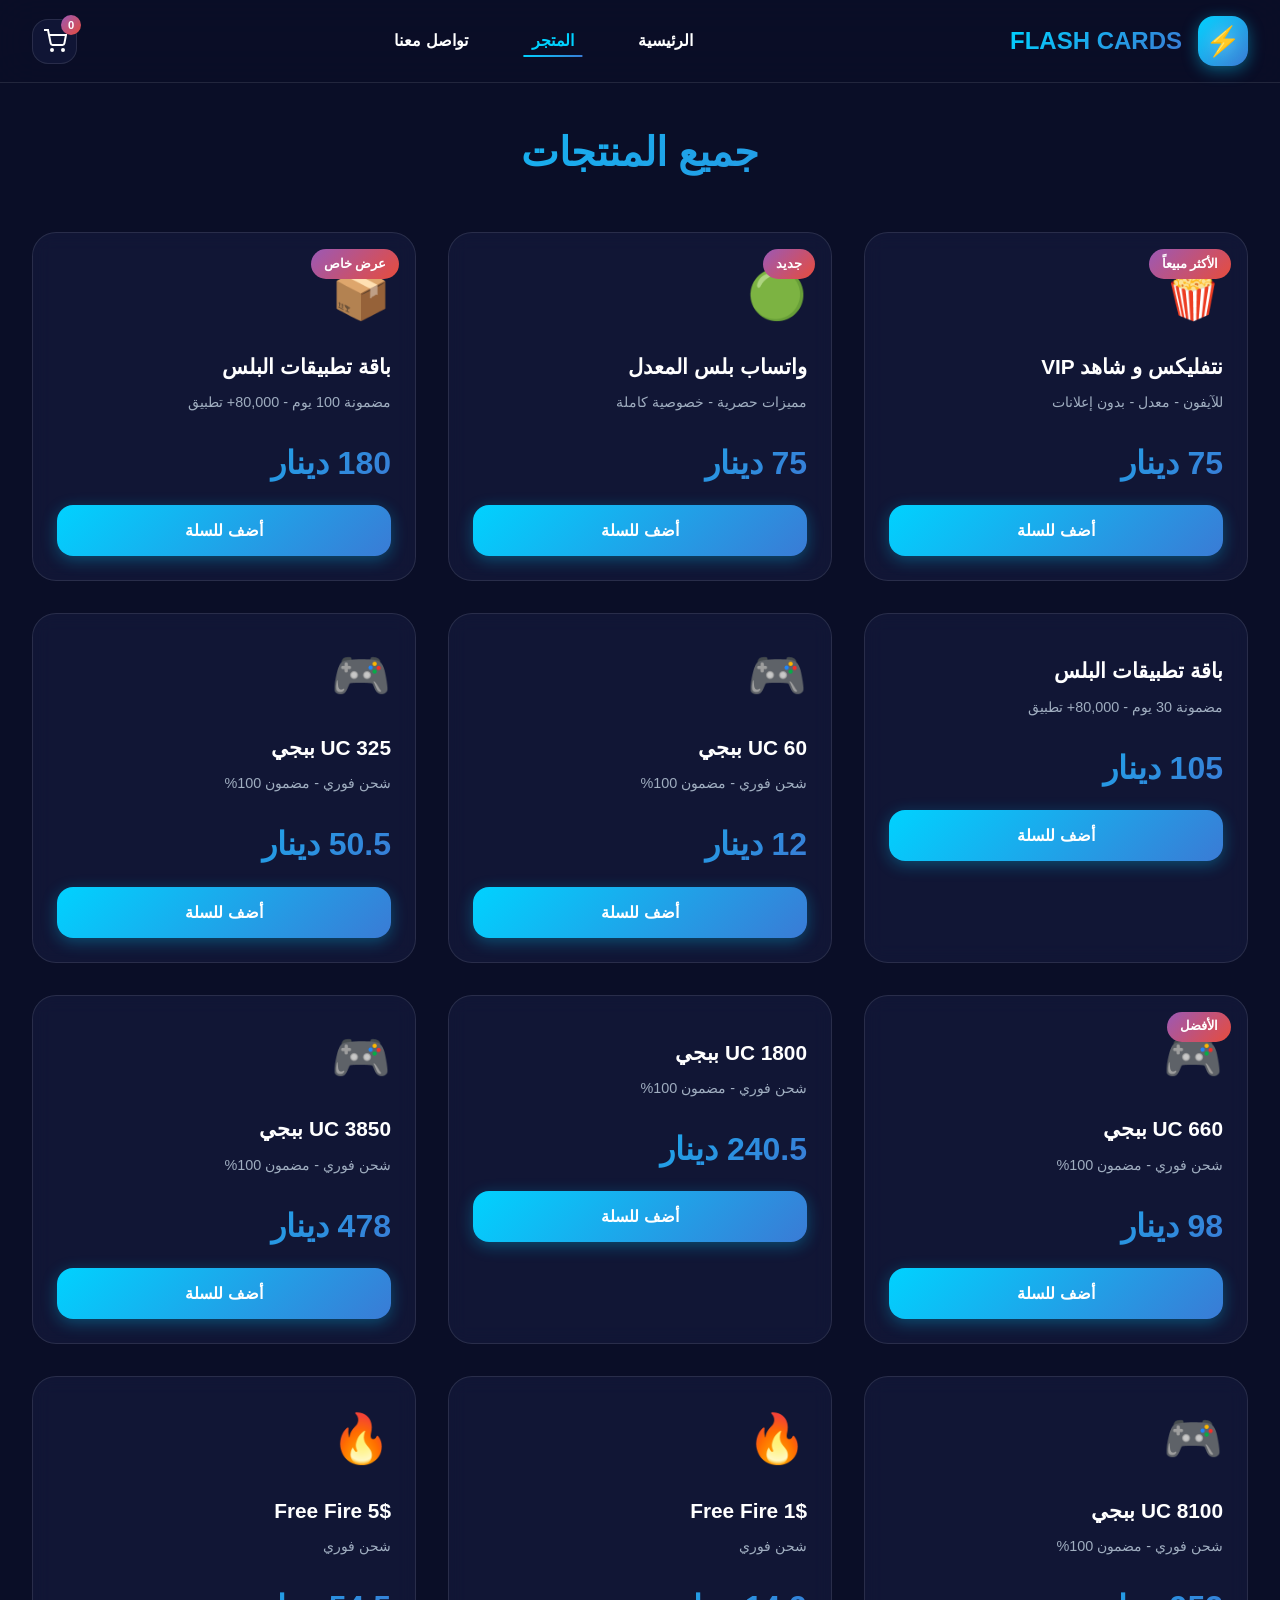
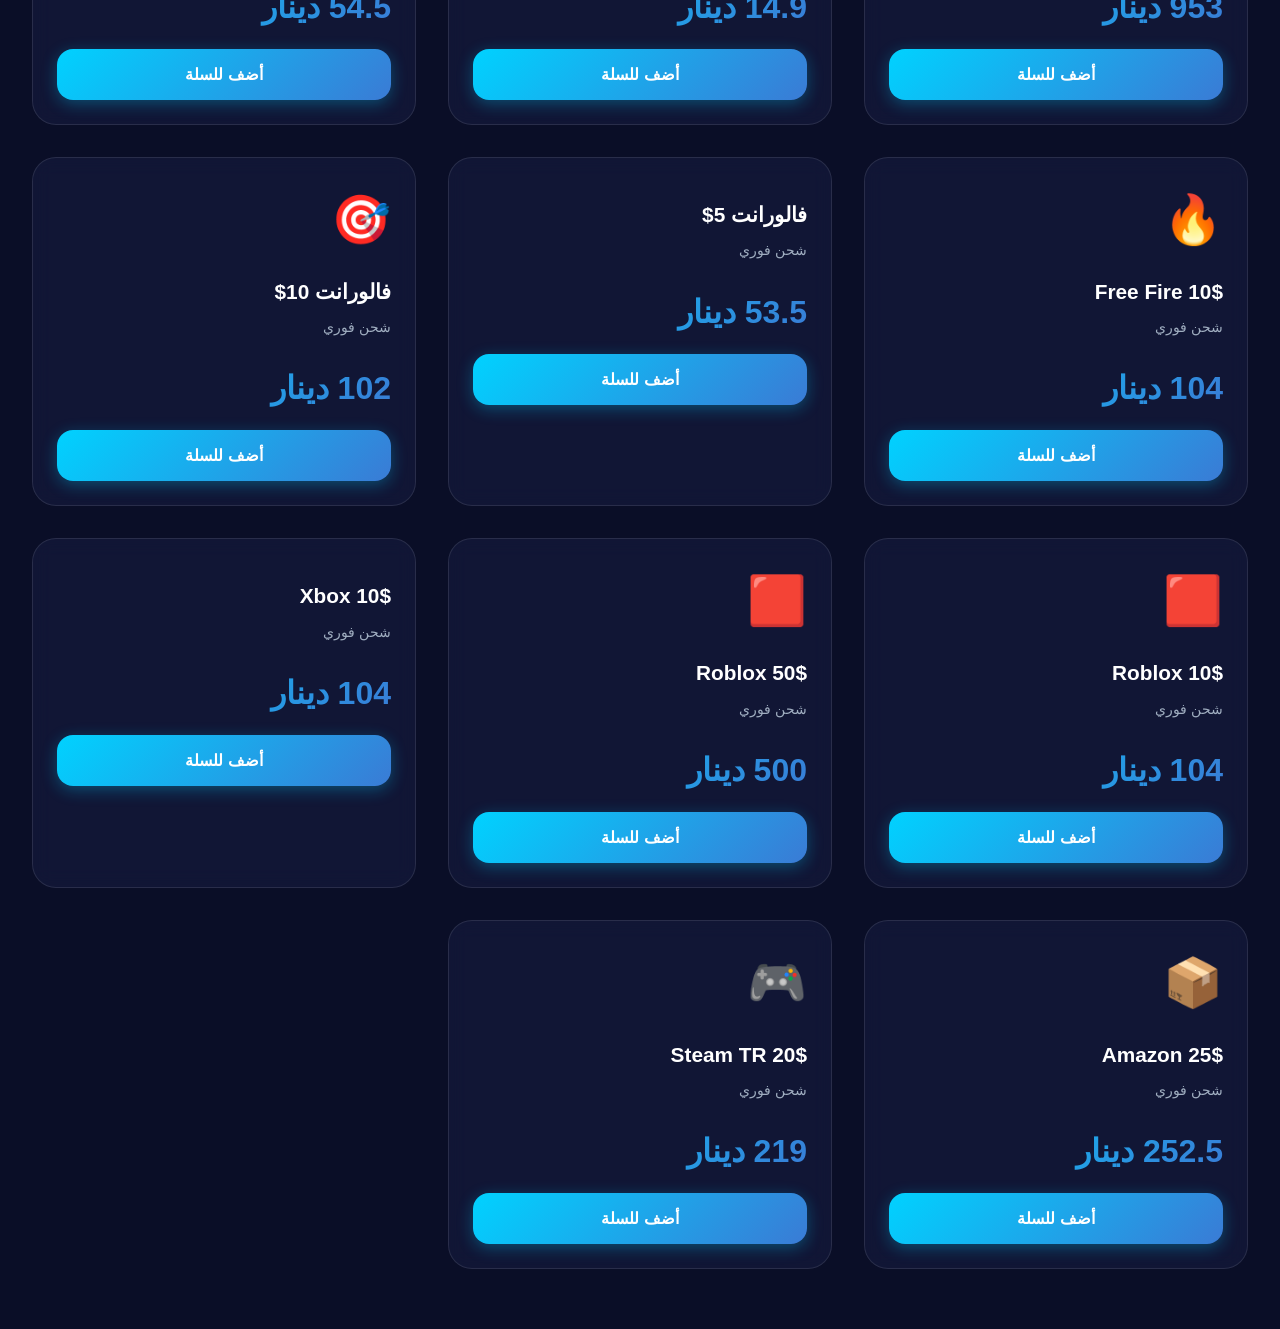
==== shop.html @ ee09786b "Add shop.html for product display and cart functionality" ====
<!DOCTYPE html>
<html lang="ar" dir="rtl">
<head>
    <meta charset="UTF-8">
    <meta name="viewport" content="width=device-width, initial-scale=1.0">
    <title>المتجر - FLASH CARDS</title>
    <link rel="stylesheet" href="css/main.css">
    <link rel="stylesheet" href="css/components.css">
</head>
<body>
    <nav class="navbar" id="navbar">
        <div class="nav-container">
            <div class="logo">
                <div class="logo-icon">
                    <span class="lightning">⚡</span>
                </div>
                <div class="logo-text">
                    <h1>FLASH CARDS</h1>
                </div>
            </div>
            
            <ul class="nav-menu" id="navMenu">
                <li><a href="index.html" class="nav-link">الرئيسية</a></li>
                <li><a href="shop.html" class="nav-link active">المتجر</a></li>
                <li><a href="contact.html" class="nav-link">تواصل معنا</a></li>
            </ul>

            <div class="nav-actions">
                <button class="cart-btn" id="cartBtn" onclick="openCart()">
                    <svg width="24" height="24" viewBox="0 0 24 24" fill="none" stroke="currentColor" stroke-width="2">
                        <circle cx="9" cy="21" r="1"></circle>
                        <circle cx="20" cy="21" r="1"></circle>
                        <path d="M1 1h4l2.68 13.39a2 2 0 0 0 2 1.61h9.72a2 2 0 0 0 2-1.61L23 6H6"></path>
                    </svg>
                    <span class="cart-count" id="cartCount">0</span>
                </button>
            </div>
        </div>
    </nav>

    <main style="padding: 120px 0 60px;">
        <div class="container">
            <h1 class="section-title">جميع المنتجات</h1>
            
            <div class="products-grid" id="allProducts">
                <!-- All products loaded by JavaScript -->
            </div>
        </div>
    </main>

    <!-- Cart Sidebar (same as index.html) -->
    <div class="cart-sidebar" id="cartSidebar">
        <div class="cart-overlay" onclick="closeCart()"></div>
        <div class="cart-content">
            <div class="cart-header">
                <h2>سلة المشتريات</h2>
                <button class="close-cart" onclick="closeCart()">✕</button>
            </div>
            <div class="cart-items" id="cartItems"></div>
            <div class="cart-footer">
                <div class="cart-total">
                    <span>الإجمالي:</span>
                    <span id="cartTotal">0 دينار</span>
                </div>
                <button class="btn btn-primary btn-full" onclick="checkout()">
                    إتمام الشراء
                </button>
            </div>
        </div>
    </div>

    <script src="js/app.js"></script>
    <script src="js/cart.js"></script>
    <script>
        // Load all products
        function loadAllProducts() {
            const container = document.getElementById('allProducts');
            if (!container) return;
            
            container.innerHTML = products.map(product => `
                <div class="product-card">
                    ${product.badge ? `<span class="product-badge">${product.badge}</span>` : ''}
                    <div class="product-icon">${product.icon}</div>
                    <h3 class="product-title">${product.name}</h3>
                    <p class="product-desc">${product.desc}</p>
                    <div class="product-price">${product.price} دينار</div>
                    <div class="product-actions">
                        <button class="btn btn-primary btn-full" onclick="addToCartById('${product.id}')">
                            أضف للسلة
                        </button>
                    </div>
                </div>
            `).join('');
        }
        
        document.addEventListener('DOMContentLoaded', loadAllProducts);
    </script>
</body>
</html>
---- css/main.css ----
/* ===== CSS VARIABLES ===== */
:root {
    --primary: #00d2ff;
    --primary-dark: #3a7bd5;
    --secondary: #9b59b6;
    --accent: #f39c12;
    --dark: #0a0e27;
    --dark-light: #1a1f3a;
    --dark-card: #151b3d;
    --text: #ffffff;
    --text-muted: #a0aec0;
    --success: #10b981;
    --gradient-1: linear-gradient(135deg, #00d2ff 0%, #3a7bd5 100%);
    --gradient-2: linear-gradient(135deg, #9b59b6 0%, #e74c3c 100%);
    --gradient-3: linear-gradient(135deg, #f39c12 0%, #e74c3c 100%);
    --glass-bg: rgba(21, 27, 61, 0.7);
    --glass-border: rgba(255, 255, 255, 0.1);
    --shadow-sm: 0 2px 8px rgba(0, 0, 0, 0.3);
    --shadow-md: 0 8px 24px rgba(0, 0, 0, 0.4);
    --shadow-lg: 0 16px 48px rgba(0, 0, 0, 0.5);
    --radius-sm: 8px;
    --radius-md: 16px;
    --radius-lg: 24px;
    --transition: all 0.3s cubic-bezier(0.4, 0, 0.2, 1);
}

/* ===== RESET & BASE ===== */
* {
    margin: 0;
    padding: 0;
    box-sizing: border-box;
}

html {
    scroll-behavior: smooth;
}

body {
    font-family: 'Cairo', sans-serif;
    background: var(--dark);
    color: var(--text);
    line-height: 1.6;
    overflow-x: hidden;
}

/* ===== NAVIGATION ===== */
.navbar {
    position: fixed;
    top: 0;
    left: 0;
    right: 0;
    z-index: 1000;
    background: rgba(10, 14, 39, 0.8);
    backdrop-filter: blur(20px);
    border-bottom: 1px solid var(--glass-border);
    transition: var(--transition);
}

.navbar.scrolled {
    background: rgba(10, 14, 39, 0.95);
    box-shadow: var(--shadow-md);
}

.nav-container {
    max-width: 1400px;
    margin: 0 auto;
    padding: 1rem 2rem;
    display: flex;
    align-items: center;
    justify-content: space-between;
}

.logo {
    display: flex;
    align-items: center;
    gap: 1rem;
}

.logo-icon {
    width: 50px;
    height: 50px;
    background: var(--gradient-1);
    border-radius: var(--radius-md);
    display: flex;
    align-items: center;
    justify-content: center;
    box-shadow: 0 4px 16px rgba(0, 210, 255, 0.4);
}

.logo-icon .lightning {
    font-size: 1.8rem;
    filter: drop-shadow(0 0 10px rgba(255, 255, 255, 0.5));
}

.logo-text h1 {
    font-size: 1.5rem;
    font-weight: 900;
    background: var(--gradient-1);
    -webkit-background-clip: text;
    -webkit-text-fill-color: transparent;
    line-height: 1.2;
}

.logo-text span {
    font-size: 0.75rem;
    color: var(--text-muted);
}

.nav-menu {
    display: flex;
    list-style: none;
    gap: 2rem;
}

.nav-link {
    color: var(--text);
    text-decoration: none;
    font-weight: 600;
    padding: 0.5rem 1rem;
    border-radius: var(--radius-sm);
    transition: var(--transition);
    position: relative;
}

.nav-link:hover,
.nav-link.active {
    color: var(--primary);
}

.nav-link::after {
    content: '';
    position: absolute;
    bottom: 0;
    left: 50%;
    transform: translateX(-50%);
    width: 0;
    height: 2px;
    background: var(--gradient-1);
    transition: width 0.3s;
}

.nav-link:hover::after,
.nav-link.active::after {
    width: 80%;
}

.nav-actions {
    display: flex;
    align-items: center;
    gap: 1rem;
}

.cart-btn {
    position: relative;
    background: var(--glass-bg);
    border: 1px solid var(--glass-border);
    color: var(--text);
    width: 45px;
    height: 45px;
    border-radius: var(--radius-md);
    display: flex;
    align-items: center;
    justify-content: center;
    cursor: pointer;
    transition: var(--transition);
}

.cart-btn:hover {
    background: var(--gradient-1);
    transform: translateY(-2px);
    box-shadow: 0 4px 16px rgba(0, 210, 255, 0.4);
}

.cart-count {
    position: absolute;
    top: -5px;
    right: -5px;
    background: var(--gradient-2);
    color: white;
    font-size: 0.7rem;
    font-weight: 700;
    width: 20px;
    height: 20px;
    border-radius: 50%;
    display: flex;
    align-items: center;
    justify-content: center;
}

.mobile-menu-btn {
    display: none;
    flex-direction: column;
    gap: 5px;
    background: none;
    border: none;
    cursor: pointer;
    padding: 5px;
}

.mobile-menu-btn span {
    width: 25px;
    height: 3px;
    background: var(--text);
    border-radius: 3px;
    transition: var(--transition);
}

/* ===== HERO SECTION ===== */
.hero {
    position: relative;
    min-height: 100vh;
    display: flex;
    align-items: center;
    justify-content: center;
    padding: 120px 2rem 80px;
    overflow: hidden;
}

.hero-bg {
    position: absolute;
    inset: 0;
    z-index: 0;
}

.gradient-orb {
    position: absolute;
    border-radius: 50%;
    filter: blur(80px);
    opacity: 0.5;
    animation: float 20s infinite ease-in-out;
}

.orb-1 {
    width: 600px;
    height: 600px;
    background: var(--primary);
    top: -200px;
    right: -100px;
    animation-delay: 0s;
}

.orb-2 {
    width: 400px;
    height: 400px;
    background: var(--secondary);
    bottom: -100px;
    left: -100px;
    animation-delay: -5s;
}

.orb-3 {
    width: 300px;
    height: 300px;
    background: var(--accent);
    top: 50%;
    left: 50%;
    animation-delay: -10s;
}

.hero-content {
    position: relative;
    z-index: 1;
    max-width: 900px;
    text-align: center;
}

.badge {
    display: inline-block;
    background: var(--glass-bg);
    border: 1px solid var(--glass-border);
    padding: 0.5rem 1.5rem;
    border-radius: 50px;
    font-size: 0.9rem;
    margin-bottom: 2rem;
    backdrop-filter: blur(10px);
}

.hero-title {
    font-size: 4rem;
    font-weight: 900;
    line-height: 1.2;
    margin-bottom: 1.5rem;
}

.gradient-text {
    background: var(--gradient-1);
    -webkit-background-clip: text;
    -webkit-text-fill-color: transparent;
}

.hero-subtitle {
    font-size: 1.2rem;
    color: var(--text-muted);
    margin-bottom: 3rem;
    line-height: 1.8;
}

.hero-actions {
    display: flex;
    gap: 1rem;
    justify-content: center;
    margin-bottom: 4rem;
}

.hero-stats {
    display: flex;
    gap: 4rem;
    justify-content: center;
}

.stat {
    text-align: center;
}

.stat-number {
    font-size: 2.5rem;
    font-weight: 900;
    background: var(--gradient-1);
    -webkit-background-clip: text;
    -webkit-text-fill-color: transparent;
}

.stat-label {
    color: var(--text-muted);
    font-size: 0.9rem;
}

/* ===== BUTTONS ===== */
.btn {
    display: inline-flex;
    align-items: center;
    gap: 0.5rem;
    padding: 1rem 2rem;
    border-radius: var(--radius-md);
    font-weight: 700;
    text-decoration: none;
    cursor: pointer;
    border: none;
    transition: var(--transition);
    font-family: inherit;
    font-size: 1rem;
}

.btn-primary {
    background: var(--gradient-1);
    color: white;
    box-shadow: 0 4px 16px rgba(0, 210, 255, 0.3);
}

.btn-primary:hover {
    transform: translateY(-3px);
    box-shadow: 0 8px 24px rgba(0, 210, 255, 0.5);
}

.btn-secondary {
    background: var(--glass-bg);
    color: var(--text);
    border: 1px solid var(--glass-border);
    backdrop-filter: blur(10px);
}

.btn-secondary:hover {
    background: rgba(255, 255, 255, 0.1);
    transform: translateY(-3px);
}

.btn-whatsapp {
    background: #25d366;
    color: white;
}

.btn-whatsapp:hover {
    background: #128c7e;
    transform: translateY(-3px);
    box-shadow: 0 8px 24px rgba(37, 211, 102, 0.4);
}

.btn-lg {
    padding: 1.2rem 2.5rem;
    font-size: 1.1rem;
}

.btn-full {
    width: 100%;
    justify-content: center;
}

/* ===== SECTIONS ===== */
.container {
    max-width: 1400px;
    margin: 0 auto;
    padding: 0 2rem;
}

.section-title {
    font-size: 2.5rem;
    font-weight: 900;
    text-align: center;
    margin-bottom: 3rem;
    background: var(--gradient-1);
    -webkit-background-clip: text;
    -webkit-text-fill-color: transparent;
}

.section-header {
    display: flex;
    justify-content: space-between;
    align-items: center;
    margin-bottom: 3rem;
}

.view-all {
    color: var(--primary);
    text-decoration: none;
    font-weight: 700;
    transition: var(--transition);
}

.view-all:hover {
    transform: translateX(-5px);
}

/* ===== PAYMENT SECTION ===== */
.payment-section {
    padding: 80px 0;
    background: var(--dark-light);
}

.payment-grid {
    display: grid;
    grid-template-columns: repeat(auto-fit, minmax(200px, 1fr));
    gap: 2rem;
}

.payment-card {
    background: var(--glass-bg);
    border: 1px solid var(--glass-border);
    border-radius: var(--radius-lg);
    padding: 2rem;
    text-align: center;
    backdrop-filter: blur(10px);
    transition: var(--transition);
}

.payment-card:hover {
    transform: translateY(-10px);
    border-color: var(--primary);
    box-shadow: 0 12px 32px rgba(0, 210, 255, 0.2);
}

.payment-icon {
    font-size: 3rem;
    margin-bottom: 1rem;
}

.payment-card h3 {
    font-size: 1.3rem;
    margin-bottom: 0.5rem;
}

.payment-card p {
    color: var(--text-muted);
    font-size: 0.9rem;
}

/* ===== PRODUCTS SECTION ===== */
.products-section {
    padding: 100px 0;
}

.products-grid {
    display: grid;
    grid-template-columns: repeat(auto-fill, minmax(300px, 1fr));
    gap: 2rem;
}

.product-card {
    background: var(--glass-bg);
    border: 1px solid var(--glass-border);
    border-radius: var(--radius-lg);
    padding: 1.5rem;
    backdrop-filter: blur(10px);
    transition: var(--transition);
    position: relative;
    overflow: hidden;
}

.product-card::before {
    content: '';
    position: absolute;
    top: 0;
    left: 0;
    right: 0;
    height: 3px;
    background: var(--gradient-1);
    transform: scaleX(0);
    transition: transform 0.3s;
}

.product-card:hover {
    transform: translateY(-10px);
    box-shadow: var(--shadow-lg);
    border-color: var(--primary);
}

.product-card:hover::before {
    transform: scaleX(1);
}

.product-badge {
    position: absolute;
    top: 1rem;
    right: 1rem;
    background: var(--gradient-2);
    color: white;
    padding: 0.3rem 0.8rem;
    border-radius: 50px;
    font-size: 0.8rem;
    font-weight: 700;
}

.product-icon {
    font-size: 3rem;
    margin-bottom: 1rem;
}

.product-title {
    font-size: 1.3rem;
    font-weight: 700;
    margin-bottom: 0.5rem;
}

.product-desc {
    color: var(--text-muted);
    font-size: 0.9rem;
    margin-bottom: 1.5rem;
}

.product-price {
    font-size: 2rem;
    font-weight: 900;
    background: var(--gradient-1);
    -webkit-background-clip: text;
    -webkit-text-fill-color: transparent;
    margin-bottom: 1rem;
}

.product-actions {
    display: flex;
    gap: 0.5rem;
}

/* ===== FEATURES SECTION ===== */
.features-section {
    padding: 100px 0;
    background: var(--dark-light);
}

.features-grid {
    display: grid;
    grid-template-columns: repeat(auto-fit, minmax(300px, 1fr));
    gap: 2rem;
}

.feature-card {
    background: var(--glass-bg);
    border: 1px solid var(--glass-border);
    border-radius: var(--radius-lg);
    padding: 2.5rem;
    text-align: center;
    backdrop-filter: blur(10px);
    transition: var(--transition);
}

.feature-card:hover {
    transform: translateY(-10px);
    border-color: var(--primary);
    box-shadow: 0 12px 32px rgba(0, 210, 255, 0.2);
}

.feature-icon {
    font-size: 3.5rem;
    margin-bottom: 1.5rem;
}

.feature-card h3 {
    font-size: 1.5rem;
    margin-bottom: 1rem;
}

.feature-card p {
    color: var(--text-muted);
}

/* ===== CTA SECTION ===== */
.cta-section {
    padding: 100px 0;
}

.cta-box {
    background: var(--gradient-1);
    border-radius: var(--radius-lg);
    padding: 4rem;
    text-align: center;
    position: relative;
    overflow: hidden;
}

.cta-box::before {
    content: '';
    position: absolute;
    top: -50%;
    right: -50%;
    width: 200%;
    height: 200%;
    background: radial-gradient(circle, rgba(255,255,255,0.1) 0%, transparent 70%);
    animation: pulse 4s infinite;
}

.cta-box h2 {
    font-size: 3rem;
    margin-bottom: 1rem;
    position: relative;
}

.cta-box p {
    font-size: 1.3rem;
    margin-bottom: 2rem;
    opacity: 0.9;
    position: relative;
}

.cta-actions {
    display: flex;
    gap: 1rem;
    justify-content: center;
    position: relative;
}

/* ===== FOOTER ===== */
.footer {
    background: var(--dark-light);
    padding: 60px 0 20px;
    border-top: 1px solid var(--glass-border);
}

.footer-grid {
    display: grid;
    grid-template-columns: 2fr 1fr 1fr;
    gap: 4rem;
    margin-bottom: 3rem;
}

.footer-brand .logo {
    margin-bottom: 1rem;
}

.footer-brand p {
    color: var(--text-muted);
}

.footer-links h4,
.footer-contact h4 {
    font-size: 1.2rem;
    margin-bottom: 1.5rem;
}

.footer-links ul,
.footer-contact ul {
    list-style: none;
}

.footer-links li,
.footer-contact li {
    margin-bottom: 0.8rem;
}

.footer-links a {
    color: var(--text-muted);
    text-decoration: none;
    transition: var(--transition);
}

.footer-links a:hover {
    color: var(--primary);
}

.footer-contact li {
    color: var(--text-muted);
}

.footer-bottom {
    text-align: center;
    padding-top: 2rem;
    border-top: 1px solid var(--glass-border);
    color: var(--text-muted);
}

/* ===== CART SIDEBAR ===== */
.cart-sidebar {
    position: fixed;
    top: 0;
    right: -450px;
    width: 450px;
    height: 100vh;
    background: var(--dark-light);
    border-left: 1px solid var(--glass-border);
    z-index: 2000;
    transition: right 0.4s cubic-bezier(0.4, 0, 0.2, 1);
    display: flex;
    flex-direction: column;
}

.cart-sidebar.open {
    right: 0;
}

.cart-overlay {
    position: fixed;
    inset: 0;
    background: rgba(0, 0, 0, 0.7);
    backdrop-filter: blur(5px);
    z-index: 1999;
    opacity: 0;
    visibility: hidden;
    transition: all 0.3s;
}

.cart-sidebar.open .cart-overlay {
    opacity: 1;
    visibility: visible;
}

.cart-content {
    display: flex;
    flex-direction: column;
    height: 100%;
}

.cart-header {
    padding: 2rem;
    border-bottom: 1px solid var(--glass-border);
    display: flex;
    justify-content: space-between;
    align-items: center;
}

.cart-header h2 {
    font-size: 1.5rem;
}

.close-cart {
    background: none;
    border: none;
    color: var(--text);
    font-size: 1.5rem;
    cursor: pointer;
    width: 40px;
    height: 40px;
    border-radius: var(--radius-sm);
    display: flex;
    align-items: center;
    justify-content: center;
    transition: var(--transition);
}

.close-cart:hover {
    background: var(--glass-bg);
}

.cart-items {
    flex: 1;
    overflow-y: auto;
    padding: 1.5rem;
}

.cart-item {
    background: var(--glass-bg);
    border: 1px solid var(--glass-border);
    border-radius: var(--radius-md);
    padding: 1rem;
    margin-bottom: 1rem;
    display: flex;
    gap: 1rem;
    align-items: center;
}

.cart-item-icon {
    font-size: 2.5rem;
    width: 60px;
    height: 60px;
    display: flex;
    align-items: center;
    justify-content: center;
    background: rgba(0, 210, 255, 0.1);
    border-radius: var(--radius-sm);
}

.cart-item-details {
    flex: 1;
}

.cart-item-title {
    font-weight: 700;
    margin-bottom: 0.3rem;
}

.cart-item-price {
    color: var(--primary);
    font-weight: 700;
}

.cart-item-remove {
    background: rgba(231, 76, 60, 0.2);
    border: none;
    color: #e74c3c;
    width: 35px;
    height: 35px;
    border-radius: var(--radius-sm);
    cursor: pointer;
    transition: var(--transition);
}

.cart-item-remove:hover {
    background: #e74c3c;
    color: white;
}

.cart-footer {
    padding: 2rem;
    border-top: 1px solid var(--glass-border);
}

.cart-total {
    display: flex;
    justify-content: space-between;
    font-size: 1.3rem;
    font-weight: 700;
    margin-bottom: 1.5rem;
}

.empty-cart {
    text-align: center;
    padding: 3rem;
    color: var(--text-muted);
}

.empty-cart-icon {
    font-size: 4rem;
    margin-bottom: 1rem;
}

/* ===== UTILITY CLASSES ===== */
.text-center {
    text-align: center;
}

.mt-40 {
    margin-top: 40px;
}

/* ===== RESPONSIVE ===== */
@media (max-width: 1024px) {
    .hero-title {
        font-size: 3rem;
    }
    
    .footer-grid {
        grid-template-columns: 1fr;
        gap: 2rem;
    }
}

@media (max-width: 768px) {
    .nav-menu {
        position: fixed;
        top: 80px;
        left: -100%;
        width: 100%;
        background: var(--dark-light);
        flex-direction: column;
        padding: 2rem;
        gap: 1rem;
        transition: left 0.3s;
    }
    
    .nav-menu.active {
        left: 0;
    }
    
    .mobile-menu-btn {
        display: flex;
    }
    
    .hero-title {
        font-size: 2.5rem;
    }
    
    .hero-subtitle {
        font-size: 1rem;
    }
    
    .hero-stats {
        flex-direction: column;
        gap: 2rem;
    }
    
    .hero-actions {
        flex-direction: column;
    }
    
    .section-title {
        font-size: 2rem;
    }
    
    .products-grid,
    .features-grid {
        grid-template-columns: 1fr;
    }
    
    .cart-sidebar {
        width: 100%;
        right: -100%;
    }
    
    .cta-box {
        padding: 2rem;
    }
    
    .cta-box h2 {
        font-size: 2rem;
    }
    
    .cta-actions {
        flex-direction: column;
    }
}

/* ===== ANIMATIONS ===== */
@keyframes float {
    0%, 100% {
        transform: translate(0, 0) scale(1);
    }
    33% {
        transform: translate(30px, -30px) scale(1.1);
    }
    66% {
        transform: translate(-20px, 20px) scale(0.9);
    }
}

@keyframes pulse {
    0%, 100% {
        transform: scale(1);
        opacity: 0.5;
    }
    50% {
        transform: scale(1.1);
        opacity: 0.8;
    }
}
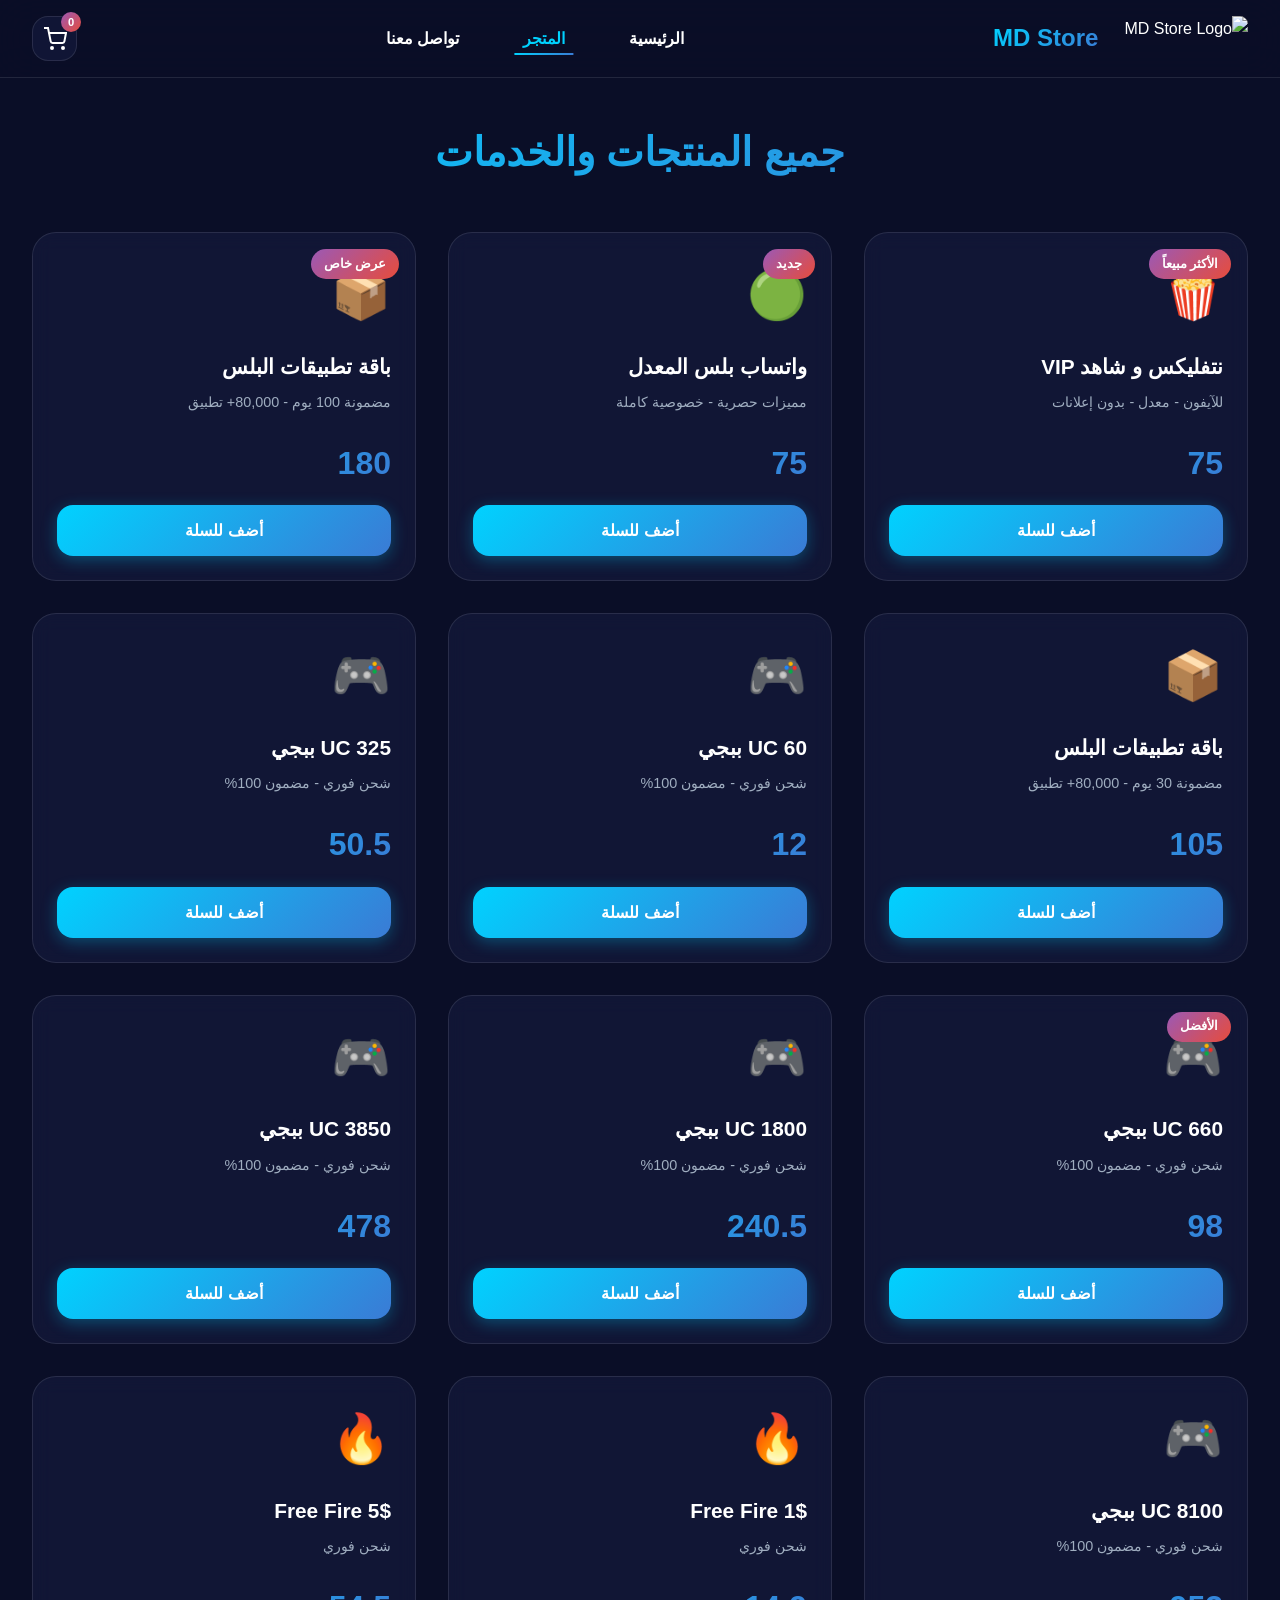
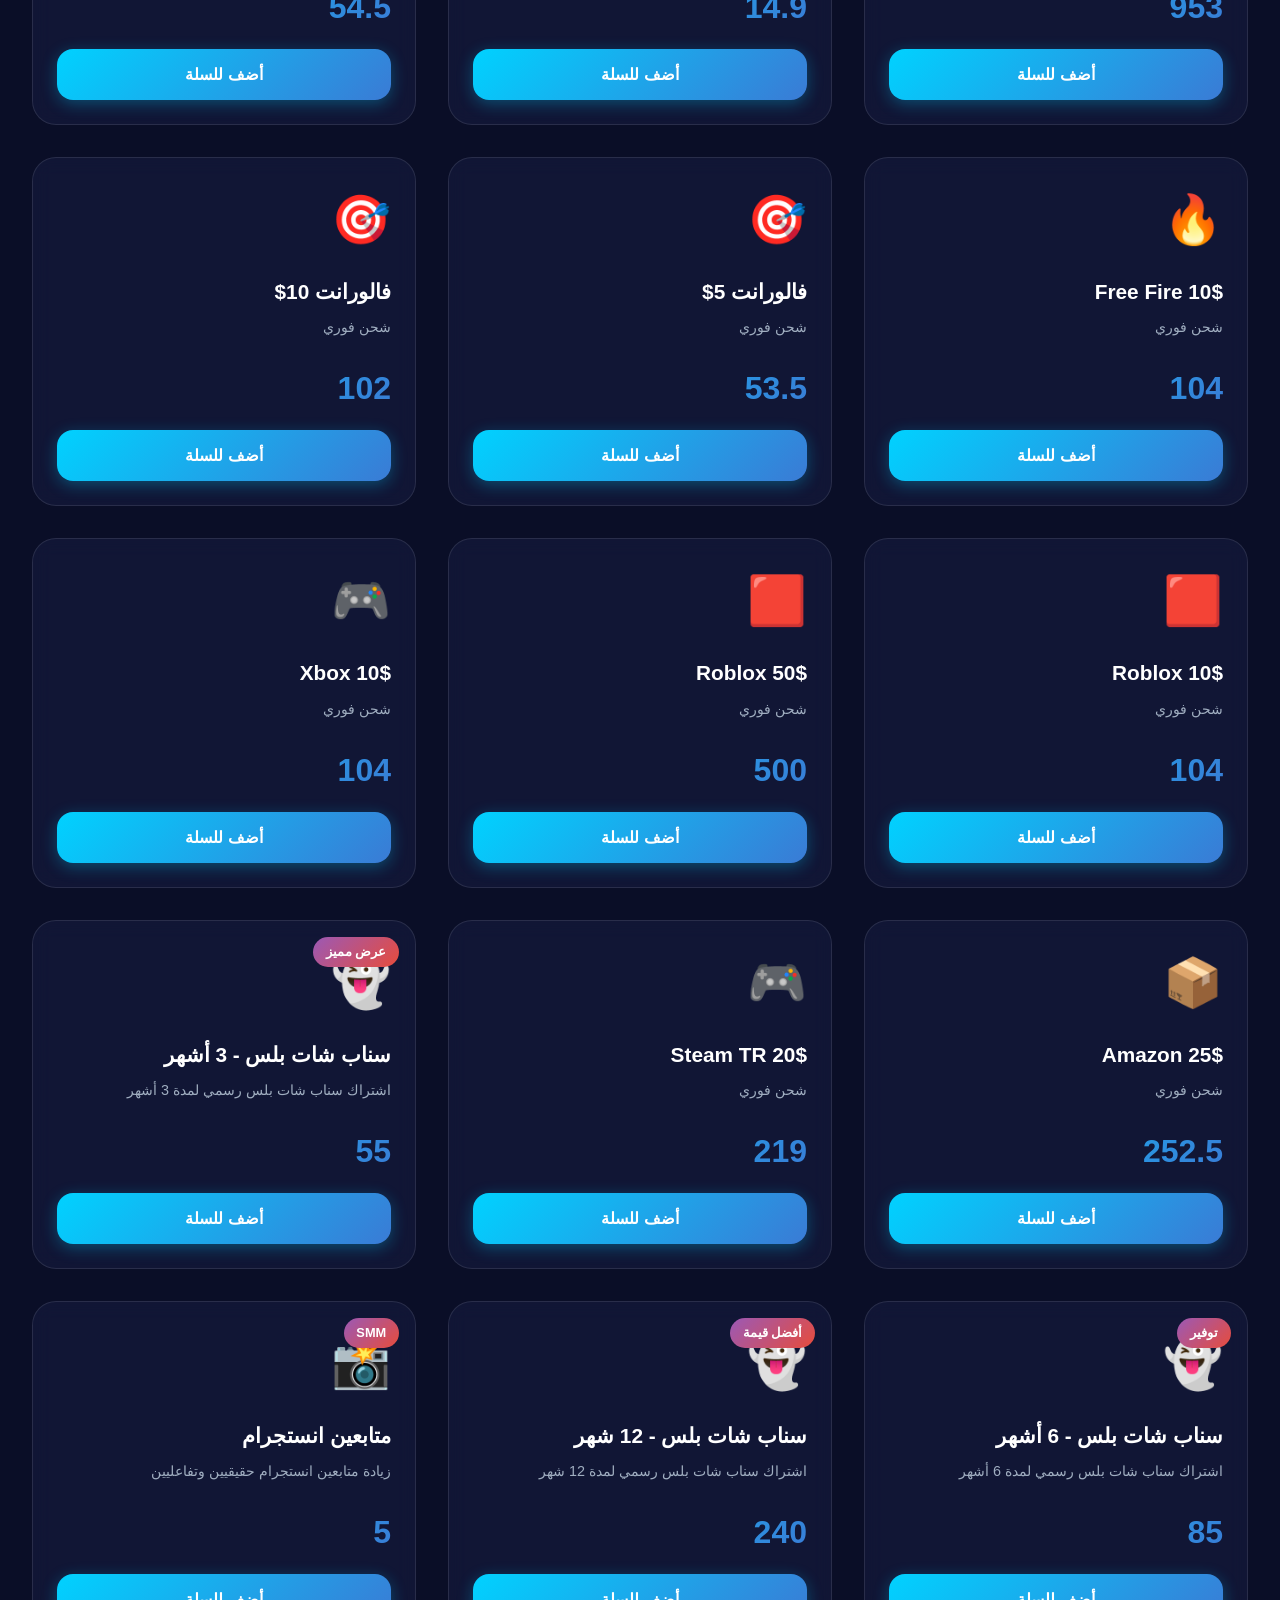
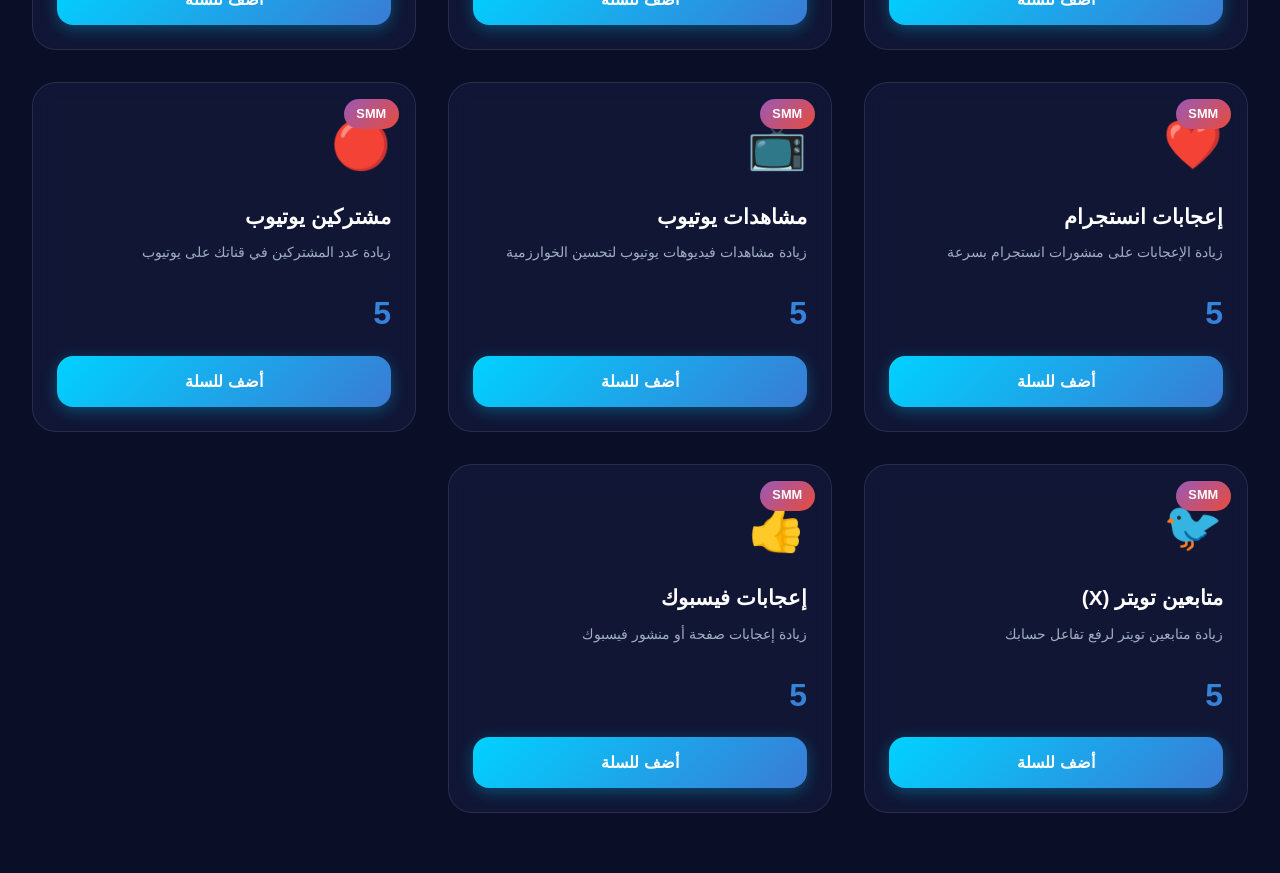
==== commit de96713a: "Update shop title and product section text" ====
--- a/shop.html
+++ b/shop.html
@@ -3,7 +3,7 @@
 <head>
     <meta charset="UTF-8">
     <meta name="viewport" content="width=device-width, initial-scale=1.0">
-    <title>المتجر - FLASH CARDS</title>
+    <title>المتجر - MD Store</title>
     <link rel="stylesheet" href="css/main.css">
     <link rel="stylesheet" href="css/components.css">
 </head>
@@ -11,11 +11,9 @@
     <nav class="navbar" id="navbar">
         <div class="nav-container">
             <div class="logo">
-                <div class="logo-icon">
-                    <span class="lightning">⚡</span>
-                </div>
+                <img src="images/logo.png" alt="MD Store Logo" style="height: 45px; width: auto; margin-left: 10px; border-radius: 8px;">
                 <div class="logo-text">
-                    <h1>FLASH CARDS</h1>
+                    <h1>MD Store</h1>
                 </div>
             </div>
             
@@ -40,7 +38,7 @@
 
     <main style="padding: 120px 0 60px;">
         <div class="container">
-            <h1 class="section-title">جميع المنتجات</h1>
+            <h1 class="section-title">جميع المنتجات والخدمات</h1>
             
             <div class="products-grid" id="allProducts">
                 <!-- All products loaded by JavaScript -->
@@ -48,9 +46,9 @@
         </div>
     </main>
 
-    <!-- Cart Sidebar (same as index.html) -->
+    <!-- Cart Sidebar -->
     <div class="cart-sidebar" id="cartSidebar">
-        <div class="cart-overlay" onclick="closeCart()"></div>
+        <div class="cart-overlay" style="pointer-events: none; opacity: 0;"></div>
         <div class="cart-content">
             <div class="cart-header">
                 <h2>سلة المشتريات</h2>
@@ -83,11 +81,17 @@
                     <div class="product-icon">${product.icon}</div>
                     <h3 class="product-title">${product.name}</h3>
                     <p class="product-desc">${product.desc}</p>
-                    <div class="product-price">${product.price} دينار</div>
+                    <div class="product-price">${product.price}</div>
                     <div class="product-actions">
-                        <button class="btn btn-primary btn-full" onclick="addToCartById('${product.id}')">
-                            أضف للسلة
-                        </button>
+                        ${product.isCallForPrice ? `
+                            <a href="tel:0917511511" class="btn btn-primary btn-full" style="background-color: #25D366; text-decoration: none; display: block; text-align: center; color: white;">
+                                📞 اتصل للسعر: 0917511511
+                            </a>
+                        ` : `
+                            <button class="btn btn-primary btn-full" onclick="addToCartById('${product.id}')">
+                                أضف للسلة
+                            </button>
+                        `}
                     </div>
                 </div>
             `).join('');
--- a/css/main.css
+++ b/css/main.css
@@ -716,19 +716,21 @@
 }
 
 .cart-overlay {
-    position: fixed;
-    inset: 0;
-    background: rgba(0, 0, 0, 0.7);
-    backdrop-filter: blur(5px);
-    z-index: 1999;
-    opacity: 0;
-    visibility: hidden;
-    transition: all 0.3s;
+  position: fixed;
+  inset: 0;
+  background: rgba(0,0,0,0.3);
+  backdrop-filter: blur(2px);
+  z-index: 1999;
+  opacity: 0;
+  visibility: hidden;
+  transition: all 0.3s;
 }
 
 .cart-sidebar.open .cart-overlay {
-    opacity: 1;
-    visibility: visible;
+  opacity: 1;
+  visibility: visible;
+
+
 }
 
 .cart-content {
--- a/css/components.css
+++ b/css/components.css
@@ -0,0 +1,285 @@
+/* ===== PRODUCT CARD ===== */
+.product-card {
+    background: var(--glass-bg);
+    border: 1px solid var(--glass-border);
+    border-radius: var(--radius-lg);
+    padding: 1.5rem;
+    backdrop-filter: blur(10px);
+    transition: var(--transition);
+    position: relative;
+    overflow: hidden;
+}
+
+.product-card::before {
+    content: '';
+    position: absolute;
+    top: 0;
+    left: 0;
+    right: 0;
+    height: 3px;
+    background: var(--gradient-1);
+    transform: scaleX(0);
+    transition: transform 0.3s;
+}
+
+.product-card:hover {
+    transform: translateY(-10px);
+    box-shadow: var(--shadow-lg);
+    border-color: var(--primary);
+}
+
+.product-card:hover::before {
+    transform: scaleX(1);
+}
+
+.product-badge {
+    position: absolute;
+    top: 1rem;
+    right: 1rem;
+    background: var(--gradient-2);
+    color: white;
+    padding: 0.3rem 0.8rem;
+    border-radius: 50px;
+    font-size: 0.8rem;
+    font-weight: 700;
+    z-index: 1;
+}
+
+.product-icon {
+    font-size: 3rem;
+    margin-bottom: 1rem;
+}
+
+.product-title {
+    font-size: 1.3rem;
+    font-weight: 700;
+    margin-bottom: 0.5rem;
+}
+
+.product-desc {
+    color: var(--text-muted);
+    font-size: 0.9rem;
+    margin-bottom: 1.5rem;
+}
+
+.product-price {
+    font-size: 2rem;
+    font-weight: 900;
+    background: var(--gradient-1);
+    -webkit-background-clip: text;
+    -webkit-text-fill-color: transparent;
+    margin-bottom: 1rem;
+}
+
+.product-actions {
+    display: flex;
+    gap: 0.5rem;
+}
+
+/* ===== FEATURE CARD ===== */
+.feature-card {
+    background: var(--glass-bg);
+    border: 1px solid var(--glass-border);
+    border-radius: var(--radius-lg);
+    padding: 2.5rem;
+    text-align: center;
+    backdrop-filter: blur(10px);
+    transition: var(--transition);
+}
+
+.feature-card:hover {
+    transform: translateY(-10px);
+    border-color: var(--primary);
+    box-shadow: 0 12px 32px rgba(0, 210, 255, 0.2);
+}
+
+.feature-icon {
+    font-size: 3.5rem;
+    margin-bottom: 1.5rem;
+}
+
+.feature-card h3 {
+    font-size: 1.5rem;
+    margin-bottom: 1rem;
+}
+
+.feature-card p {
+    color: var(--text-muted);
+}
+
+/* ===== PAYMENT CARD ===== */
+.payment-card {
+    background: var(--glass-bg);
+    border: 1px solid var(--glass-border);
+    border-radius: var(--radius-lg);
+    padding: 2rem;
+    text-align: center;
+    backdrop-filter: blur(10px);
+    transition: var(--transition);
+}
+
+.payment-card:hover {
+    transform: translateY(-10px);
+    border-color: var(--primary);
+    box-shadow: 0 12px 32px rgba(0, 210, 255, 0.2);
+}
+
+.payment-icon {
+    font-size: 3rem;
+    margin-bottom: 1rem;
+}
+
+.payment-card h3 {
+    font-size: 1.3rem;
+    margin-bottom: 0.5rem;
+}
+
+.payment-card p {
+    color: var(--text-muted);
+    font-size: 0.9rem;
+}
+
+/* ===== CART ITEM ===== */
+.cart-item {
+    background: var(--glass-bg);
+    border: 1px solid var(--glass-border);
+    border-radius: var(--radius-md);
+    padding: 1rem;
+    margin-bottom: 1rem;
+    display: flex;
+    gap: 1rem;
+    align-items: center;
+}
+
+.cart-item-icon {
+    font-size: 2.5rem;
+    width: 60px;
+    height: 60px;
+    display: flex;
+    align-items: center;
+    justify-content: center;
+    background: rgba(0, 210, 255, 0.1);
+    border-radius: var(--radius-sm);
+}
+
+.cart-item-details {
+    flex: 1;
+}
+
+.cart-item-title {
+    font-weight: 700;
+    margin-bottom: 0.3rem;
+}
+
+.cart-item-price {
+    color: var(--primary);
+    font-weight: 700;
+}
+
+.cart-item-remove {
+    background: rgba(231, 76, 60, 0.2);
+    border: none;
+    color: #e74c3c;
+    width: 35px;
+    height: 35px;
+    border-radius: var(--radius-sm);
+    cursor: pointer;
+    transition: var(--transition);
+}
+
+.cart-item-remove:hover {
+    background: #e74c3c;
+    color: white;
+}
+
+/* ===== CTA BOX ===== */
+.cta-box {
+    background: var(--gradient-1);
+    border-radius: var(--radius-lg);
+    padding: 4rem;
+    text-align: center;
+    position: relative;
+    overflow: hidden;
+}
+
+.cta-box::before {
+    content: '';
+    position: absolute;
+    top: -50%;
+    right: -50%;
+    width: 200%;
+    height: 200%;
+    background: radial-gradient(circle, rgba(255,255,255,0.1) 0%, transparent 70%);
+    animation: pulse 4s infinite;
+}
+
+.cta-box h2 {
+    font-size: 3rem;
+    margin-bottom: 1rem;
+    position: relative;
+}
+
+.cta-box p {
+    font-size: 1.3rem;
+    margin-bottom: 2rem;
+    opacity: 0.9;
+    position: relative;
+}
+
+.cta-actions {
+    display: flex;
+    gap: 1rem;
+    justify-content: center;
+    position: relative;
+}
+
+/* ===== EMPTY STATES ===== */
+.empty-cart {
+    text-align: center;
+    padding: 3rem;
+    color: var(--text-muted);
+}
+
+.empty-cart-icon {
+    font-size: 4rem;
+    margin-bottom: 1rem;
+}
+
+/* ===== NOTIFICATIONS ===== */
+.notification {
+    position: fixed;
+    top: 100px;
+    left: 50%;
+    transform: translateX(-50%);
+    padding: 1rem 2rem;
+    border-radius: 12px;
+    font-weight: 700;
+    z-index: 3000;
+    animation: slideDown 0.3s ease;
+    box-shadow: 0 8px 24px rgba(0,0,0,0.3);
+}
+
+.notification-success {
+    background: linear-gradient(135deg, #10b981, #059669);
+    color: white;
+}
+
+.notification-error {
+    background: linear-gradient(135deg, #e74c3c, #c0392b);
+    color: white;
+}
+
+/* ===== LOADING SPINNER ===== */
+.loading {
+    display: inline-block;
+    width: 20px;
+    height: 20px;
+    border: 3px solid rgba(255, 255, 255, 0.3);
+    border-radius: 50%;
+    border-top-color: white;
+    animation: spin 1s ease-in-out infinite;
+}
+
+@keyframes spin {
+    to { transform: rotate(360deg); }
+}
